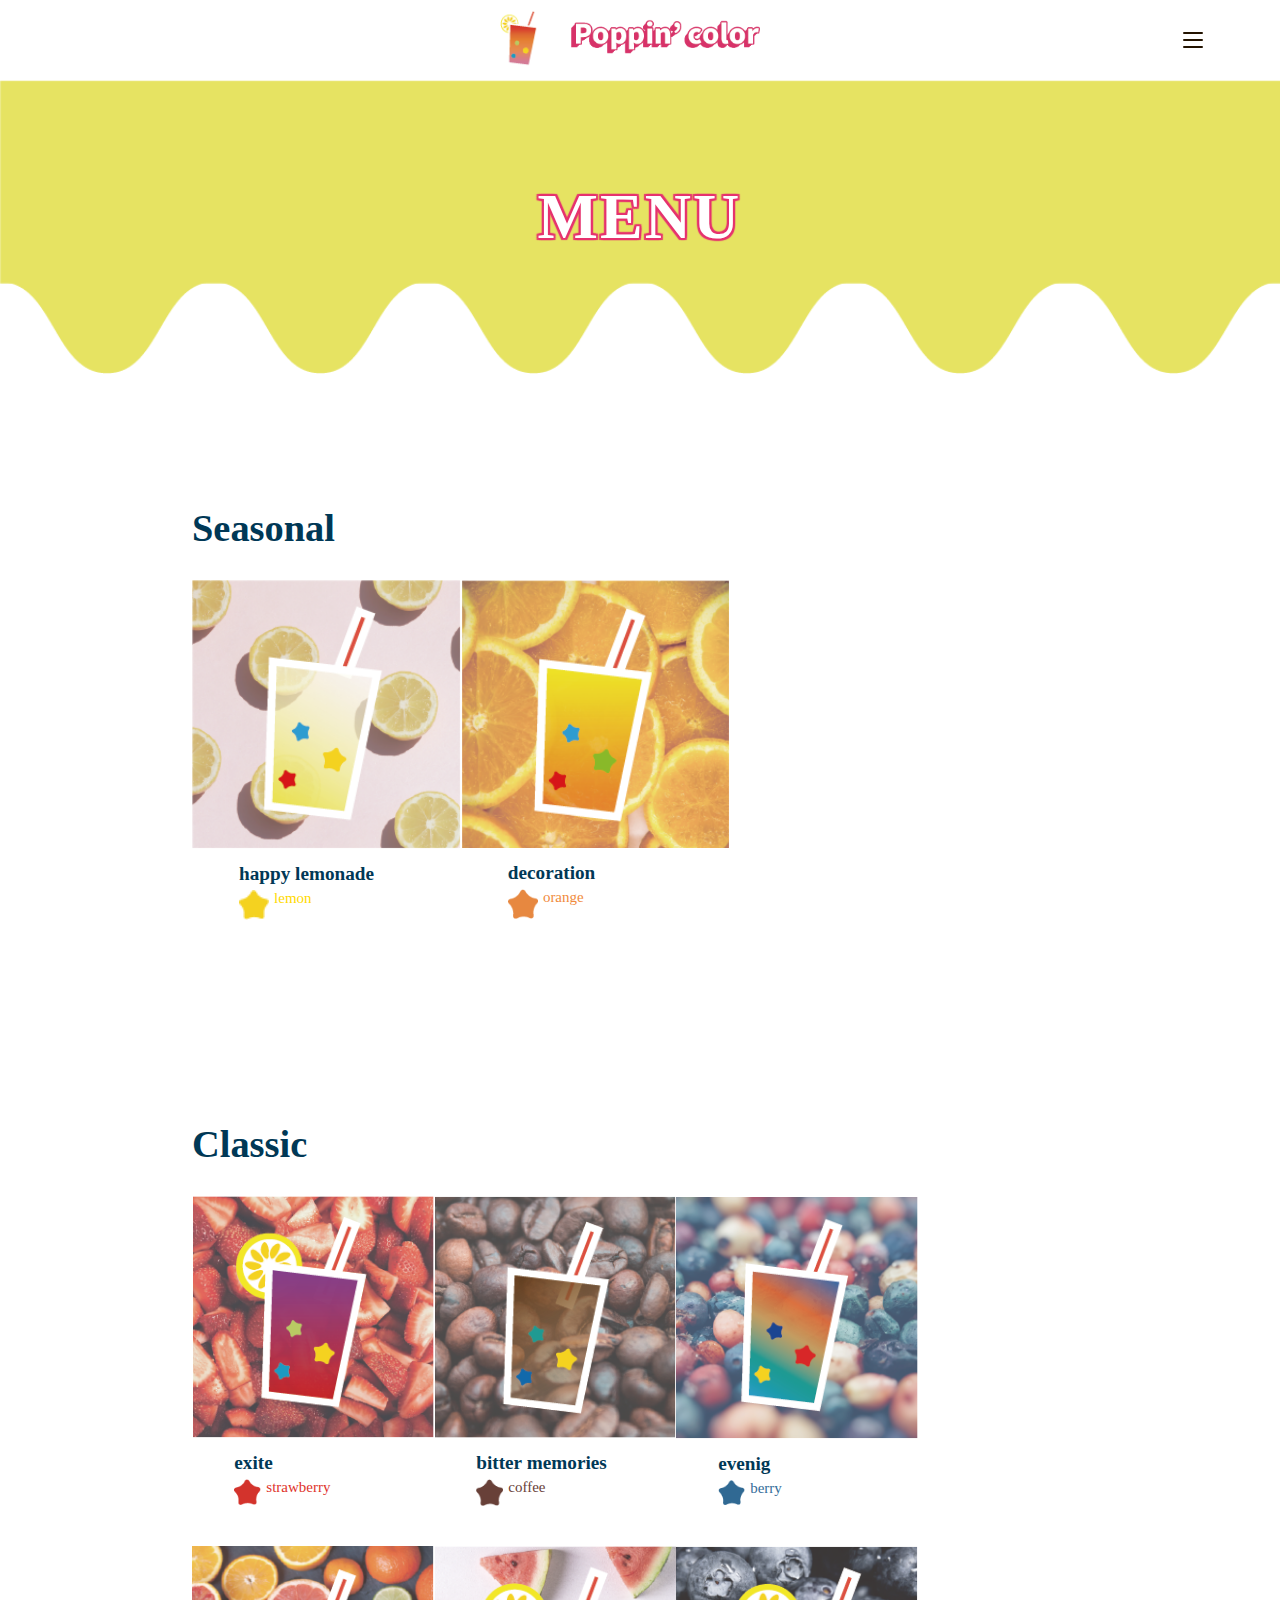
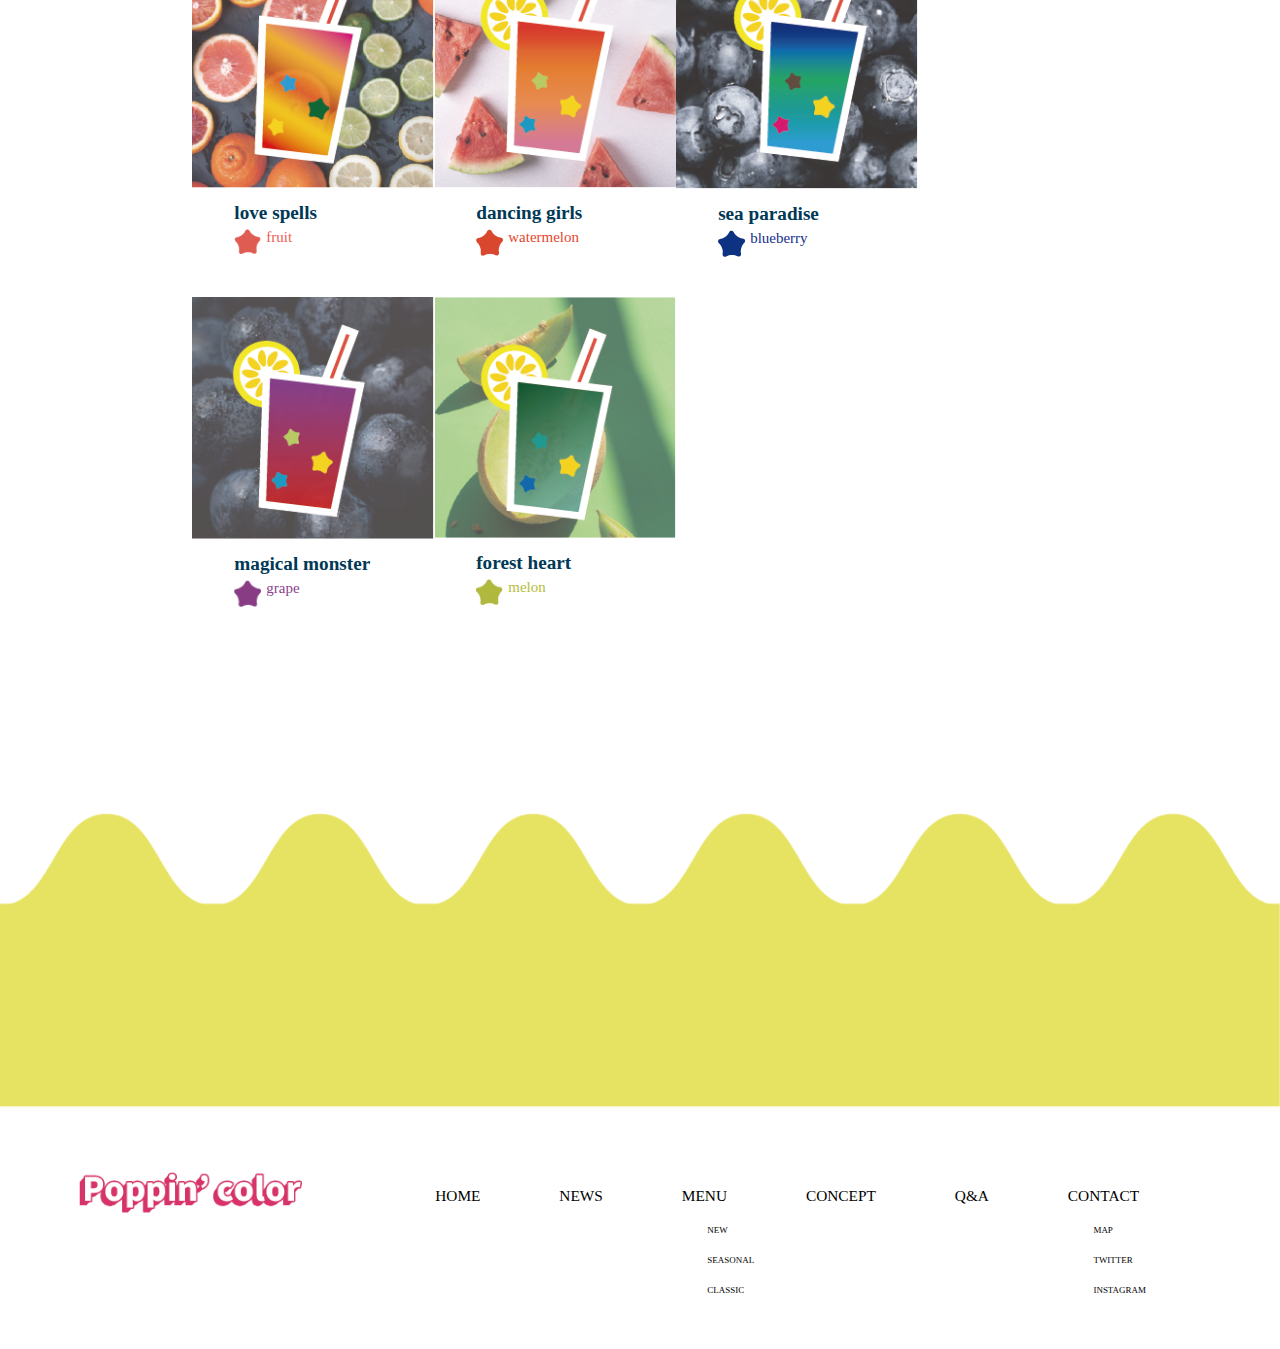
==== menu.html @ b593bd59 "アップしてみた" ====
<!DOCTYPE html>
<html>
  <head>
    <!-- 文字コード設定 -->
    <meta charset="UTF-8" />
    <!-- いろんなデバイス幅で表示崩れが起きないようにするやつ -->
    <meta name="viewport" content="width=device-width, initial-scale=1" />
    <!-- ページタイトル -->
    <title>Poppin' color</title>
    <!-- ページ情報 -->
    <meta name="description" content="ここにページの説明を書く" />
    <!-- 検索で引っかかるようにする -->
    <meta name="keywords" content=",で区切ってキーワード" />
    <!-- css読み込み -->
    <link rel="stylesheet" href="./css/menu.css" />
    <!-- jquery読み込み(必要な人のみ) -->
    <script src="https://ajax.googleapis.com/ajax/libs/jquery/3.4.1/jquery.min.js"></script>
  </head>
  <body>
    <header>
      <div class="header-logo">
        <a class="header-logo-wrap" href="index.html">
          <img src="images/logo.png" alt="ロゴイメージ" />
        </a>
        <a class="header-logo-text-wrap" href="index.html">
          <img src="images/logo-text.png" alt="ロゴテキスト" />
        </a>
      </div>

      <div class="header-sp-icon-wrap">
        <div class="header-sp-icon-bar1"></div>
        <div class="header-sp-icon-bar2"></div>
        <div class="header-sp-icon-bar3"></div>
      </div>

      <div class="header-sp-nav">
        <ul class="header-sp-nav-list">
          <li>
            <a href="index.html#top">Home</a>
          </li>
          <li>
            <a href="index.html#NEWS">NEWS</a>
          </li>
          <li>
            <a href="index.html#MENU">MENU</a>
          </li>
          <li>
            <a href="index.html#CONCEPT">CONCEPT</a>
          </li>
          <li>
            <a href="index.html#Q&A">Q&A</a>
          </li>
          <li>
            <a href="index.html#CONTACT">CONTACT</a>
          </li>
        </ul>
      </div>
    </header>

    <div class="menu2">
      <div class="menu2-wave-wrap">
        <img src="images/yellow-wave.png" alt="メニューウェーブ" />
      </div>
      <h1 class="menu2-title">MENU</h1>
      <div class="menu2-contents">
        <h2 id="seasonal">Seasonal</h2>
        <div class="menu2-contents-seasonal">
          <div class="menu2-contents-seasonal-wrap">
            <div class="menu2-contents-img">
              <img src="images/lemon.png" alt="レモン" />
            </div>
            <div class="menu2-contents-detail">
              <h3>happy&nbsp;lemonade</h3>
              <div class="menu2-contents-lemon-star">
                <img src="images/star-lemon.png" alt="レモン星" />
                <p>lemon</p>
              </div>
            </div>
          </div>
          <div class="menu2-contents-seasonal-wrap">
            <div class="menu2-contents-img">
              <img src="images/orange.png" alt="オレンジ" />
            </div>
            <div class="menu2-contents-detail">
              <h3>decoration</h3>
              <div class="menu2-contents-orange-star">
                <img src="images/star-orange.png" alt="オレンジ星" />
                <p>orange</p>
              </div>
            </div>
          </div>
        </div>
      </div>
      <div class="menu2-contents-2">
        <h2 id="classic">Classic</h2>
        <div class="menu2-contents-classic">
          <!-- <div class="menu2-contents-classic-1"> -->
          <div class="menu2-contents-classic-wrap">
            <div class="menu2-contents-img">
              <img src="images/strawberry.png" alt="いちご" />
            </div>
            <div class="menu2-contents-detail">
              <h3>exite</h3>
              <div class="menu2-contents-strawberry-star">
                <img src="images/star-strawberry.png" alt="いちご星" />
                <p>strawberry</p>
              </div>
            </div>
          </div>
          <div class="menu2-contents-classic-wrap">
            <div class="menu2-contents-img">
              <img src="images/coffee.png" alt="コーヒー" />
            </div>
            <div class="menu2-contents-detail">
              <h3>bitter&nbsp;memories</h3>
              <div class="menu2-contents-coffee-star">
                <img src="images/star-coffee.png" alt="コーヒー星" />
                <p>coffee</p>
              </div>
            </div>
          </div>
          <div class="menu2-contents-classic-wrap">
            <div class="menu2-contents-img">
              <img src="images/berry.png" alt="ベリー" />
            </div>
            <div class="menu2-contents-detail">
              <h3>evenig</h3>
              <div class="menu2-contents-berry-star">
                <img src="images/star-berry.png" alt="ベリー星" />
                <p>berry</p>
              </div>
            </div>
          </div>
          <!-- </div> -->

          <!-- <div class="menu2-contents-classic-2"> -->
          <div class="menu2-contents-classic-wrap">
            <div class="menu2-contents-img">
              <img src="images/fruit.png" alt="フルーツ" />
            </div>
            <div class="menu2-contents-detail">
              <h3>love&nbsp;spells</h3>
              <div class="menu2-contents-fruit-star">
                <img src="images/star-fruit.png" alt="フルーツ星" />
                <p>fruit</p>
              </div>
            </div>
          </div>
          <div class="menu2-contents-classic-wrap">
            <div class="menu2-contents-img">
              <img src="images/watermelon.png" alt="スイカ" />
            </div>
            <div class="menu2-contents-detail">
              <h3>dancing&nbsp;girls</h3>
              <div class="menu2-contents-watermelon-star">
                <img src="images/star-watermelon.png" alt="スイカ星" />
                <p>watermelon</p>
              </div>
            </div>
          </div>
          <div class="menu2-contents-classic-wrap">
            <div class="menu2-contents-img">
              <img src="images/blueberry.png" alt="ブルーベリー" />
            </div>
            <div class="menu2-contents-detail">
              <h3>sea&nbsp;paradise</h3>
              <div class="menu2-contents-blueberry-star">
                <img src="images/star-blueberry.png" alt="ブルーベリー星" />
                <p>blueberry</p>
              </div>
            </div>
          </div>
          <!-- </div> -->

          <!-- <div class="menu2-contents-classic-3"> -->
          <div class="menu2-contents-classic-wrap">
            <div class="menu2-contents-img">
              <img src="images/grape.png" alt="ぶどう" />
            </div>
            <div class="menu2-contents-detail">
              <h3>magical&nbsp;monster</h3>
              <div class="menu2-contents-grape-star">
                <img src="images/star-grape.png" alt="ぶどう星" />
                <p>grape</p>
              </div>
            </div>
          </div>
          <div class="menu2-contents-classic-wrap">
            <div class="menu2-contents-img">
              <img src="images/melon.png" alt="メロン" />
            </div>
            <div class="menu2-contents-detail">
              <h3>forest&nbsp;heart</h3>
              <div class="menu2-contents-melon-star">
                <img src="images/star-melon.png" alt="メロン星" />
                <p>melon</p>
              </div>
            </div>
          </div>
          <!-- </div> -->
        </div>
      </div>
      <div class="menu2-wave-wrap-2">
        <img src="images/yellow-wave.png" alt="メニューウェーブ2" />
      </div>
    </div>

    <footer>
      <a class="footer-logo-wrap" href="">
        <img src="images/logo-text.png" alt="ロゴテキスト" />
      </a>
      <div>
        <ul class="footer-text">
          <li>
            <a href="index.html#top">HOME</a>
          </li>
          <li>
            <a href="index.html#NEWS">NEWS</a>
          </li>
          <li>
            <a href="index.html#MENU">MENU</a>
            <ul class="footer-text-small-menu">
              <li>
                <a href="index.html#menu-new">NEW</a>
              </li>
              <li>
                <a href="#seasonal">SEASONAL</a>
              </li>
              <li>
                <a href="#classic">CLASSIC</a>
              </li>
            </ul>
          </li>
          <li>
            <a href="index.html#CONCEPT">CONCEPT</a>
          </li>
          <li>
            <a href="index.html#Q&A">Q&A</a>
          </li>
          <li>
            <a href="index.html#CONTACT">CONTACT</a>
            <ul class="footer-text-small-contact">
              <li>
                <a href="https://goo.gl/maps/CNtY4gwb2cAPFcXB6">MAP</a>
              </li>
              <li>
                <a href="https://www.twitter.com/pop_ingcolor">TWITTER</a>
              </li>
              <li>
                <a href="https://www.instagram.com/popp.ingcolor">INSTAGRAM</a>
              </li>
            </ul>
          </li>
        </ul>
      </div>
      <div class="footer-sns">
        <div class="footer-sns-img">
          <a href="https://www.twitter.com/pop_ingcolor">
            <img src="images/twitter.png" alt="フッターツイッター" />
          </a>
        </div>
        <div class="footer-sns-img">
          <a href="https://www.instagram.com/popp.ingcolor">
            <img src="images/instagram.png" alt="フッターインスタ" />
          </a>
        </div>
      </div>
    </footer>
    <script src="script.js"></script>
  </body>
</html>
---- css/menu.css ----
* {
  margin: 0;
  padding: 0;
  box-sizing: border-box;
}

@font-face {
  font-family: "Genshin-Normal";
  src: url(../font/GenShinGothic-Normal.ttf);
  font-weight: 400;
}

@font-face {
  font-family: "Genshin-Medium";
  src: url(../font/GenShinGothic-Medium.ttf);
  font-weight: 400;
}
@font-face {
  font-family: "Genshin-Heavy";
  src: url(../font/GenShinGothic-Heavy.ttf);
  font-weight: 400;
}
@font-face {
  font-family: "Genshin-Bold";
  src: url(../font/GenShinGothic-Bold.ttf);
  font-weight: 400;
}

/*ヘッダー*/
header {
  width: 100%;
  height: 80px;
  display: flex;
  justify-content: space-between;
  align-items: center;
  padding: 0 6%;

  position: fixed;
  z-index: 100;
  background-color: white;
}

.header-logo {
  width: 35%;
  height: 80px;
  display: flex;
  justify-content: center;
  align-items: center;
  padding: 0 6%;
  margin: auto;
}

.header-logo-wrap {
  width: 40px;
  margin-right: 30px;
}

.header-logo-wrap img {
  width: 100%;
}

.header-logo-text-wrap {
  width: 200px;
}

.header-logo-text-wrap img {
  width: 100%;
}

.header-sp-icon-wrap {
  width: 20px;
  height: 20px;
  display: flex;
  flex-direction: column;
  align-items: center; /*縦中央揃え*/
  justify-content: space-around; /*幅を整頓する*/
  z-index: 100; /*数字の大きい方が重ね順が上*/
}

.header-sp-icon-bar1,
.header-sp-icon-bar2,
.header-sp-icon-bar3 {
  position: relative;
  width: 100%;
  height: 2px;
  background-color: #231300;
  border-radius: 1px; /*線の端が丸くなる*/
  transform-origin: left; /*左端を起点として回転・拡大縮小*/
  transition: all 0.3s ease-out; /*変化を0.3秒かけて行う,最初が早く最後が遅い・変化の仕方*/
}

.is-open .header-sp-icon-bar1 {
  transform: rotate(45deg); /*45度回転させる*/
}

.is-open .header-sp-icon-bar2 {
  transform: scale(0); /*0倍する*/
}

.is-open .header-sp-icon-bar3 {
  transform: rotate(-45deg);
}

.header-sp-nav {
  position: fixed; /*画面を覆う ぴったり*/
  width: 100vw;
  height: 100vh;
  top: 0;
  left: 0;
  background-color: white;
  display: none; /*sclipt.jsでアイコンをクリックするとnoneが無効になるようになっている*/
}

.header-sp-nav-list {
  width: 50%;
  margin: 15% auto 0; /*中央揃え*/
  list-style: none;
}

.header-sp-nav-list li {
  margin-bottom: 60px;
}

.header-sp-nav-list a {
  font-family: "Genshin-Heavy";
  font-size: 20px;
  color: #231300;
  text-decoration: none;
  display: flex;
  justify-content: space-between; /*文字とアイコンを左右に分けて配置する*/
  align-items: center; /*縦の中央揃え*/
  width: 100%;
}

.header-sp-nav-list img {
  width: 7px;
}

.header-sp-nav-list li {
  margin-bottom: 60px;
}

.header-sp-nav-list a {
  font-family: "Genshin-Heavy";
  font-size: 20px;
  color: #231300;
  text-decoration: none;
  display: flex;
  justify-content: space-between; /*文字とアイコンを左右に分けて配置する*/
  align-items: center; /*縦の中央揃え*/
  width: 100%;
}

.header-sp-nav-list img {
  width: 7px;
}

/*メニュー*/
.menu2 {
  width: 100%;
}

.menu2-wave-wrap {
  width: 100%;
  position: relative;
}

.menu2-wave-wrap img {
  width: 100%;
  padding-top: 80px;
}

.menu2-title {
  font-size: 5vw;
  font-family: "Genshin-Heavy";
  color: #ffffff; /* 文字の色 */
  letter-spacing: 2px; /* 文字間 */
  text-shadow: 2px 2px 1px #e6326e, -2px 2px 1px #e6326e, 2px -2px 1px #e6326e,
    -2px -2px 1px #e6326e, 2px 0px 1px #e6326e, 0px 2px 1px #e6326e,
    -2px 0px 1px #e6326e, 0px -2px 1px #e6326e;
  margin-bottom: 50px;
  position: absolute;
  top: 20%;
  left: 42%;
}

.menu2-contents {
  width: 70%;
  margin: 10% auto 15%;
}

.menu2-contents h2 {
  font-size: 3vw;
  font-family: "Genshin-Heavy";
  color: #003856;
}

.menu2-contents-seasonal {
  display: flex;
}

.menu2-contents-seasonal-wrap {
  width: 30%;
}

/*レモン*/
.menu2-contents-img {
  width: 100%;
  margin-top: 30px;
}

.menu2-contents-img img {
  width: 100%;
}

.menu2-contents-detail {
  width: 65%;
  margin: 10px auto;
}

.menu2-contents-detail h3 {
  font-size: 1.5vw;
  font-family: "Genshin-Bold";
  color: #003856;
}

.menu2-contents-lemon-star {
  width: 43%;
  margin-right: 10px;
  display: flex;
  margin-top: 5px;
}

.menu2-contents-lemon-star img {
  width: 40%;
}

.menu2-contents-lemon-star p {
  font-size: 15px;
  color: #ffda00;
  margin-left: 5px;
  font-family: "Genshin-Bold";
}

/*オレンジ*/
.menu2-contents-orange-star img {
  width: 40%;
}

.menu2-contents-orange-star {
  width: 43%;
  margin-right: 10px;
  display: flex;
  margin-top: 5px;
}

.menu2-contents-orange-star img {
  width: 40%;
}
.menu2-contents-orange-star p {
  font-size: 15px;
  color: #f18b3d;
  margin-left: 5px;
  font-family: "Genshin-Bold";
}

/*クラシック*/
.menu2-contents-2 {
  width: 70%;
  margin: 10% auto 15%;
}

.menu2-contents-2 h2 {
  font-size: 3vw;
  font-family: "Genshin-Heavy";
  color: #003856;
}

.menu2-contents-classic {
  width: 100%;
  display: flex;
  flex-wrap: wrap;
}

.menu2-contents-classic-wrap {
  width: 27%;
}

/*いちご*/
.menu2-contents-strawberry-star {
  width: 43%;
  margin-right: 10px;
  display: flex;
  margin-top: 5px;
}

.menu2-contents-strawberry-star img {
  width: 40%;
}

.menu2-contents-strawberry-star p {
  font-size: 15px;
  color: #e0332b;
  margin-left: 5px;
  font-family: "Genshin-Bold";
}

/*コーヒー*/
.menu2-contents-coffee-star {
  width: 43%;
  margin-right: 10px;
  display: flex;
  margin-top: 5px;
}

.menu2-contents-coffee-star img {
  width: 40%;
}
.menu2-contents-coffee-star p {
  font-size: 15px;
  color: #694138;
  margin-left: 5px;
  font-family: "Genshin-Bold";
}

/*ベリー*/
.menu2-contents-berry-star {
  width: 43%;
  margin-right: 10px;
  display: flex;
  margin-top: 5px;
}

.menu2-contents-berry-star img {
  width: 40%;
}

.menu2-contents-berry-star p {
  font-size: 15px;
  color: #346d9a;
  margin-left: 5px;
  font-family: "Genshin-Bold";
}

/*フルーツ*/
.menu2-contents-fruit-star {
  width: 43%;
  margin-right: 10px;
  display: flex;
  margin-top: 5px;
}

.menu2-contents-fruit-star img {
  width: 40%;
}

.menu2-contents-fruit-star p {
  font-size: 15px;
  color: #ed5d54;
  margin-left: 5px;
  font-family: "Genshin-Bold";
}

/*スイカ*/
.menu2-contents-watermelon-star {
  width: 43%;
  margin-right: 10px;
  display: flex;
  margin-top: 5px;
}

.menu2-contents-watermelon-star img {
  width: 40%;
}

.menu2-contents-watermelon-star p {
  font-size: 15px;
  color: #e6462c;
  margin-left: 5px;
  font-family: "Genshin-Bold";
}

/*ブルーベリー*/
.menu2-contents-blueberry-star {
  width: 43%;
  margin-right: 10px;
  display: flex;
  margin-top: 5px;
}

.menu2-contents-blueberry-star img {
  width: 40%;
}

.menu2-contents-blueberry-star p {
  font-size: 15px;
  color: #15308d;
  margin-left: 5px;
  font-family: "Genshin-Bold";
}

/*ぶどう*/
.menu2-contents-grape-star {
  width: 43%;
  margin-right: 10px;
  display: flex;
  margin-top: 5px;
}

.menu2-contents-grape-star img {
  width: 40%;
}

.menu2-contents-grape-star p {
  font-size: 15px;
  color: #8e3e8c;
  margin-left: 5px;
  font-family: "Genshin-Bold";
}

/*メロン*/
.menu2-contents-melon-star {
  width: 43%;
  margin-right: 10px;
  display: flex;
  margin-top: 5px;
}

.menu2-contents-melon-star img {
  width: 40%;
}

.menu2-contents-melon-star p {
  font-size: 15px;
  color: #b6be39;
  margin-left: 5px;
  font-family: "Genshin-Bold";
}

.menu2-wave-wrap-2 {
  width: 100%;
  transform: rotate(180deg);
}

.menu2-wave-wrap-2 img {
  width: 100%;
}

/*フッター*/
footer {
  width: 100%;
  display: flex;
  align-items: center;
  justify-content: space-between;
  padding: 5% 6%;
  margin-bottom: 5%;
  background-color: #ffffff;
}

.footer-logo-wrap {
  width: 20%;
  margin-bottom: 0;
}

.footer-logo-wrap img {
  width: 100%;
}

.footer-text {
  width: 55vw;
  font-size: 15%;
  list-style: none;
  display: flex;
  justify-content: space-between;
  position: relative;
  margin-right: 5vw;
}

.footer-text li {
  font-size: 1.2vw;
  font-family: "ヒラギノ角ゴ Std W8";
  position: relative;
}

.footer-text a {
  text-decoration: none;
  color: #000000;
}

.footer-text-small-menu {
  width: 20%;
  margin-top: 20px;
  list-style: none;
  position: absolute;
}

.footer-text-small-menu li {
  font-size: 0.7vw;
  margin-bottom: 20px;
  margin-left: 2vw;
  font-family: "ヒラギノ角ゴ Std W8";
}

.footer-text-small-menu a {
  text-decoration: none;
  color: #000000;
}

.footer-text-small-contact {
  width: 20%;
  margin-top: 20px;
  list-style: none;
  position: absolute;
}

.footer-text-small-contact li {
  font-size: 0.7vw;
  margin-bottom: 20px;
  margin-left: 2vw;
  font-family: "ヒラギノ角ゴ Std W8";
}

.footer-text-small-contact a {
  text-decoration: none;
  color: #000000;
}

.footer-sns {
  display: none;
}

@media screen and (max-width: 480px) {
  .header {
    height: 60px;
  }

  .header-logo {
    padding: 0;
  }

  .header-sp-nav-list {
    margin: 20% auto 0;
  }

  .menu2-title {
    display: none;
  }

  .menu2-contents-seasonal {
    display: flex;
    flex-wrap: wrap;
    justify-content: center;
  }

  .menu2-contents-seasonal-wrap {
    width: 40%;
  }

  .menu2-contents-classic {
    justify-content: center;
  }

  .menu2-contents-detail {
    margin-top: 10px;
    margin-left: 8px;
  }

  .menu2-contents-lemon-star {
    width: 65%;
  }

  .menu2-contents-lemon-star p {
    font-size: 12px;
  }

  .menu2-contents-orange-star {
    width: 50%;
  }

  .menu2-contents-orange-star {
    width: 65%;
  }

  .menu2-contents-orange-star p {
    font-size: 12px;
  }

  .menu2-contents-classic-wrap {
    width: 40%;
  }

  .menu2-contents-strawberry-star {
    width: 65%;
  }

  .menu2-contents-strawberry-star p {
    font-size: 12px;
  }

  .menu2-contents-coffee-star {
    width: 65%;
  }

  .menu2-contents-coffee-star p {
    font-size: 12px;
  }

  .menu2-contents-berry-star {
    width: 65%;
  }

  .menu2-contents-berry-star p {
    font-size: 12px;
  }

  .menu2-contents-fruit-star {
    width: 65%;
  }

  .menu2-contents-fruit-star p {
    font-size: 12px;
  }

  .menu2-contents-watermelon-star {
    width: 65%;
  }

  .menu2-contents-watermelon-star p {
    font-size: 12px;
  }

  .menu2-contents-blueberry-star {
    width: 65%;
  }

  .menu2-contents-blueberry-star p {
    font-size: 12px;
  }

  .menu2-contents-grape-star {
    width: 65%;
  }

  .menu2-contents-grape-star p {
    font-size: 12px;
  }

  .menu2-contents-melon-star {
    width: 65%;
  }

  .menu2-contents-melon-star p {
    font-size: 12px;
  }

  footer {
    display: block;
    margin-bottom: 0;
  }

  .footer-logo-wrap {
    margin-left: 33%;
  }

  .footer-logo-wrap img {
    width: 35%;
  }

  .footer-text {
    display: none;
  }

  .footer-sns {
    display: flex;
    justify-content: center;
    margin-top: 5%;
  }

  .footer-sns-img {
    width: 10%;
    margin: 0 3px;
  }

  .footer-sns-img img {
    width: 70%;
  }
}
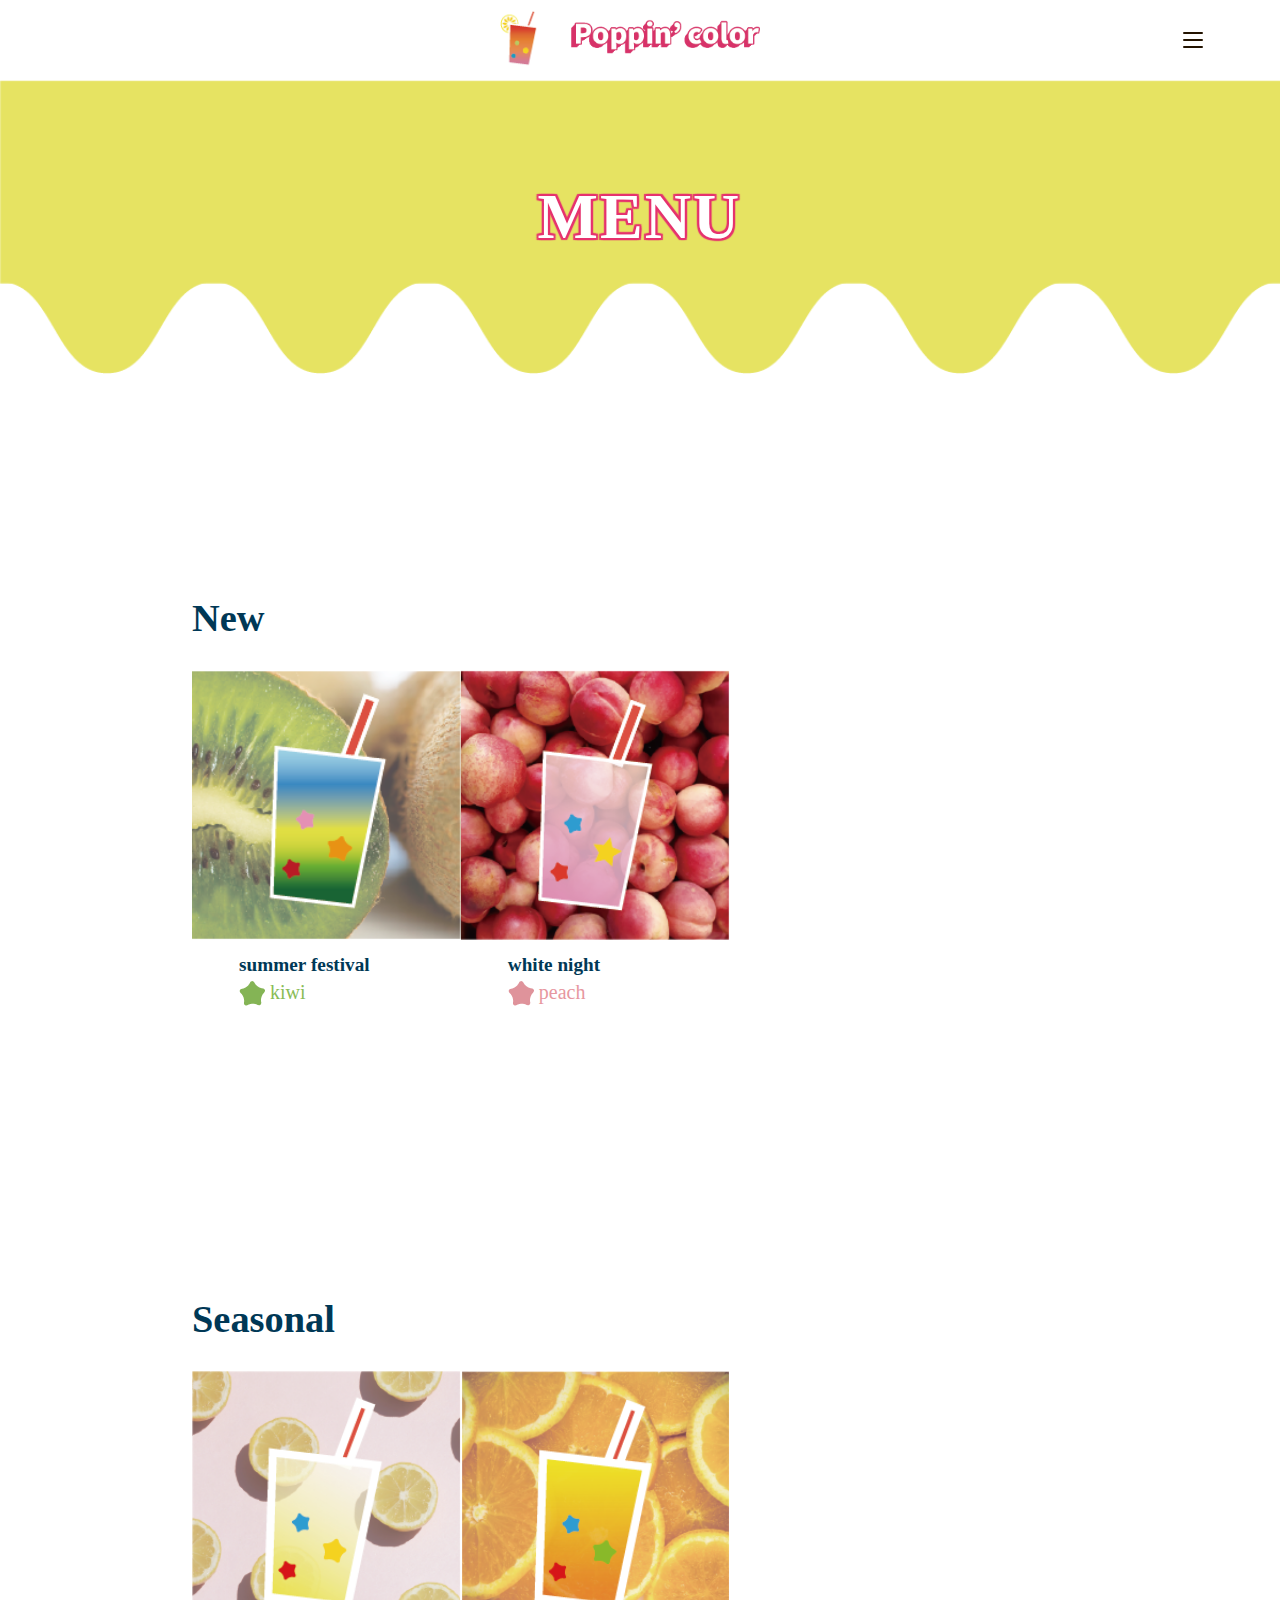
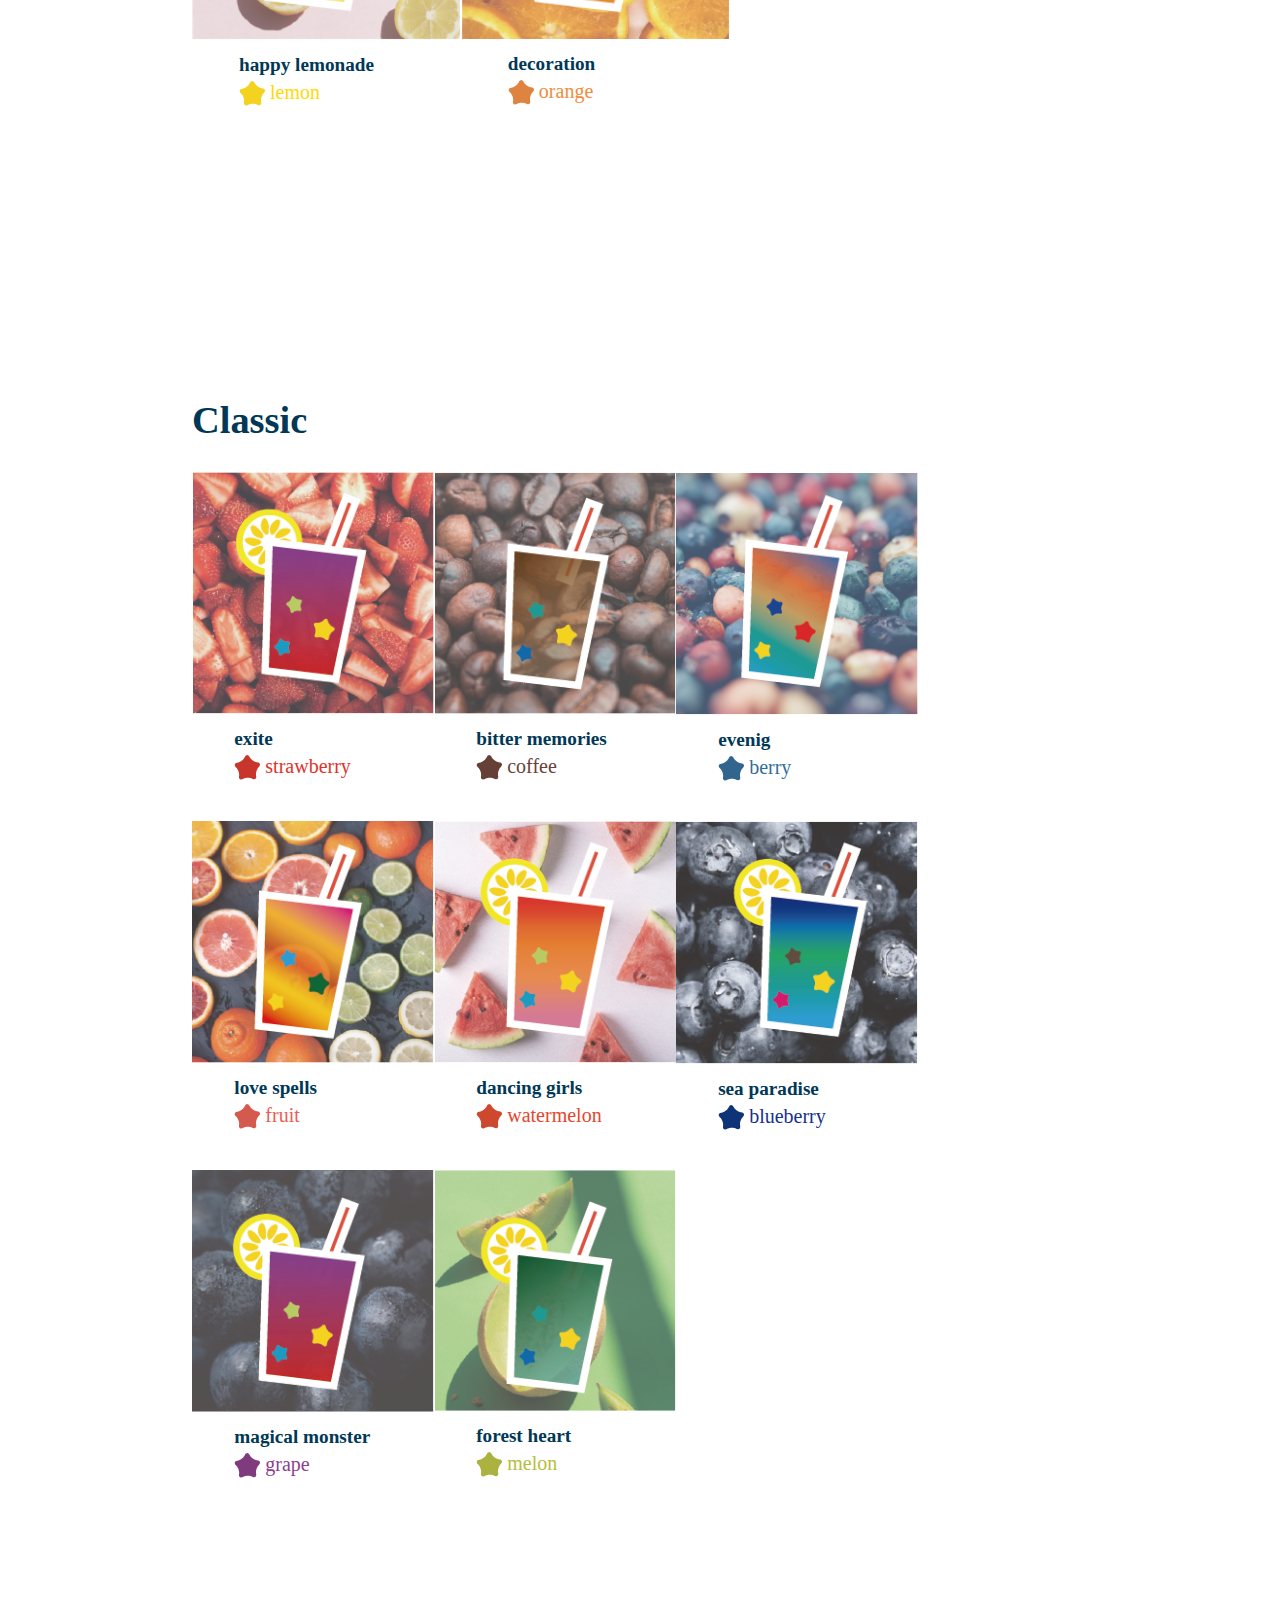
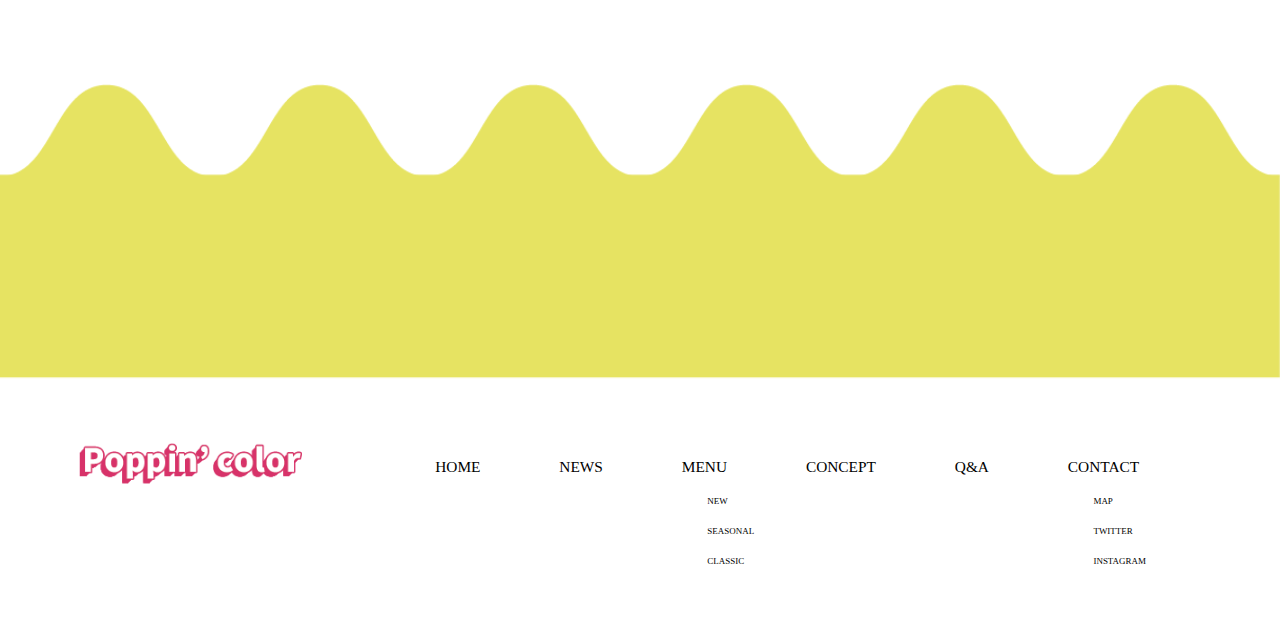
==== commit 2880cf2c: "見た目微調整" ====
--- a/menu.html
+++ b/menu.html
@@ -62,8 +62,37 @@
         <img src="images/yellow-wave.png" alt="メニューウェーブ" />
       </div>
       <h1 class="menu2-title">MENU</h1>
-      <div class="menu2-contents">
-        <h2 id="seasonal">Seasonal</h2>
+      <div class="menu2-contents" id="new">
+        <h2>New</h2>
+        <div class="menu2-contents-new">
+          <div class="menu2-contents-new-wrap">
+            <div class="menu2-contents-img">
+              <img src="images/kiwi-2.png" alt="キウイ" />
+            </div>
+            <div class="menu2-contents-detail">
+              <h3>summer&nbsp;festival</h3>
+              <div class="menu2-contents-star">
+                <img src="images/star-kiwi.png" alt="キウイ星" />
+                <p class="kiwi">kiwi</p>
+              </div>
+            </div>
+          </div>
+          <div class="menu2-contents-new-wrap">
+            <div class="menu2-contents-img">
+              <img src="images/peach-2.png" alt="ピーチ" />
+            </div>
+            <div class="menu2-contents-detail">
+              <h3>white&nbsp;night</h3>
+              <div class="menu2-contents-star">
+                <img src="images/star-peach.png" alt="ピーチ星" />
+                <p class="peach">peach</p>
+              </div>
+            </div>
+          </div>
+        </div>
+      </div>
+      <div class="menu2-contents" id="seasonal">
+        <h2>Seasonal</h2>
         <div class="menu2-contents-seasonal">
           <div class="menu2-contents-seasonal-wrap">
             <div class="menu2-contents-img">
@@ -71,9 +100,9 @@
             </div>
             <div class="menu2-contents-detail">
               <h3>happy&nbsp;lemonade</h3>
-              <div class="menu2-contents-lemon-star">
+              <div class="menu2-contents-star">
                 <img src="images/star-lemon.png" alt="レモン星" />
-                <p>lemon</p>
+                <p class="lemon">lemon</p>
               </div>
             </div>
           </div>
@@ -83,16 +112,16 @@
             </div>
             <div class="menu2-contents-detail">
               <h3>decoration</h3>
-              <div class="menu2-contents-orange-star">
+              <div class="menu2-contents-star">
                 <img src="images/star-orange.png" alt="オレンジ星" />
-                <p>orange</p>
-              </div>
-            </div>
-          </div>
-        </div>
-      </div>
-      <div class="menu2-contents-2">
-        <h2 id="classic">Classic</h2>
+                <p class="orange">orange</p>
+              </div>
+            </div>
+          </div>
+        </div>
+      </div>
+      <div class="menu2-contents" id="classic">
+        <h2>Classic</h2>
         <div class="menu2-contents-classic">
           <!-- <div class="menu2-contents-classic-1"> -->
           <div class="menu2-contents-classic-wrap">
@@ -101,9 +130,9 @@
             </div>
             <div class="menu2-contents-detail">
               <h3>exite</h3>
-              <div class="menu2-contents-strawberry-star">
+              <div class="menu2-contents-star">
                 <img src="images/star-strawberry.png" alt="いちご星" />
-                <p>strawberry</p>
+                <p class="strawberry">strawberry</p>
               </div>
             </div>
           </div>
@@ -113,9 +142,9 @@
             </div>
             <div class="menu2-contents-detail">
               <h3>bitter&nbsp;memories</h3>
-              <div class="menu2-contents-coffee-star">
+              <div class="menu2-contents-star">
                 <img src="images/star-coffee.png" alt="コーヒー星" />
-                <p>coffee</p>
+                <p class="coffee">coffee</p>
               </div>
             </div>
           </div>
@@ -125,9 +154,9 @@
             </div>
             <div class="menu2-contents-detail">
               <h3>evenig</h3>
-              <div class="menu2-contents-berry-star">
+              <div class="menu2-contents-star">
                 <img src="images/star-berry.png" alt="ベリー星" />
-                <p>berry</p>
+                <p class="berry">berry</p>
               </div>
             </div>
           </div>
@@ -140,9 +169,9 @@
             </div>
             <div class="menu2-contents-detail">
               <h3>love&nbsp;spells</h3>
-              <div class="menu2-contents-fruit-star">
+              <div class="menu2-contents-star">
                 <img src="images/star-fruit.png" alt="フルーツ星" />
-                <p>fruit</p>
+                <p class="fruit">fruit</p>
               </div>
             </div>
           </div>
@@ -152,9 +181,9 @@
             </div>
             <div class="menu2-contents-detail">
               <h3>dancing&nbsp;girls</h3>
-              <div class="menu2-contents-watermelon-star">
+              <div class="menu2-contents-star">
                 <img src="images/star-watermelon.png" alt="スイカ星" />
-                <p>watermelon</p>
+                <p class="watermelon">watermelon</p>
               </div>
             </div>
           </div>
@@ -164,9 +193,9 @@
             </div>
             <div class="menu2-contents-detail">
               <h3>sea&nbsp;paradise</h3>
-              <div class="menu2-contents-blueberry-star">
+              <div class="menu2-contents-star">
                 <img src="images/star-blueberry.png" alt="ブルーベリー星" />
-                <p>blueberry</p>
+                <p class="blueberry">blueberry</p>
               </div>
             </div>
           </div>
@@ -179,9 +208,9 @@
             </div>
             <div class="menu2-contents-detail">
               <h3>magical&nbsp;monster</h3>
-              <div class="menu2-contents-grape-star">
+              <div class="menu2-contents-star">
                 <img src="images/star-grape.png" alt="ぶどう星" />
-                <p>grape</p>
+                <p class="grape">grape</p>
               </div>
             </div>
           </div>
@@ -191,9 +220,9 @@
             </div>
             <div class="menu2-contents-detail">
               <h3>forest&nbsp;heart</h3>
-              <div class="menu2-contents-melon-star">
+              <div class="menu2-contents-star">
                 <img src="images/star-melon.png" alt="メロン星" />
-                <p>melon</p>
+                <p class="melon">melon</p>
               </div>
             </div>
           </div>
@@ -221,7 +250,7 @@
             <a href="index.html#MENU">MENU</a>
             <ul class="footer-text-small-menu">
               <li>
-                <a href="index.html#menu-new">NEW</a>
+                <a href="#new">NEW</a>
               </li>
               <li>
                 <a href="#seasonal">SEASONAL</a>
@@ -266,6 +295,6 @@
         </div>
       </div>
     </footer>
-    <script src="script.js"></script>
+    <script src="./js/script.js"></script>
   </body>
 </html>
--- a/css/menu.css
+++ b/css/menu.css
@@ -184,15 +184,52 @@
   left: 42%;
 }
 
+/*ニュー*/
 .menu2-contents {
   width: 70%;
   margin: 10% auto 15%;
 }
 
 .menu2-contents h2 {
+  padding-top: 10%;
   font-size: 3vw;
   font-family: "Genshin-Heavy";
   color: #003856;
+}
+
+.menu2-contents-new {
+  display: flex;
+}
+
+.menu2-contents-new-wrap {
+  width: 30%;
+}
+
+.menu2-contents-star {
+  width: 30%;
+  margin-right: 10px;
+  display: flex;
+  height: auto;
+  margin-top: 5px;
+}
+
+.menu2-contents-star img {
+  width: 100%;
+  align-self: flex-start;
+}
+
+.kiwi {
+  color: #89bc56;
+}
+
+p {
+  font-size: 20px;
+  margin-left: 5px;
+  font-family: "Genshin-Bold";
+}
+
+.peach {
+  color: #e797a0;
 }
 
 .menu2-contents-seasonal {
@@ -224,58 +261,15 @@
   color: #003856;
 }
 
-.menu2-contents-lemon-star {
-  width: 43%;
-  margin-right: 10px;
-  display: flex;
-  margin-top: 5px;
-}
-
-.menu2-contents-lemon-star img {
-  width: 40%;
-}
-
-.menu2-contents-lemon-star p {
-  font-size: 15px;
+.lemon {
   color: #ffda00;
-  margin-left: 5px;
-  font-family: "Genshin-Bold";
-}
-
-/*オレンジ*/
-.menu2-contents-orange-star img {
-  width: 40%;
-}
-
-.menu2-contents-orange-star {
-  width: 43%;
-  margin-right: 10px;
-  display: flex;
-  margin-top: 5px;
-}
-
-.menu2-contents-orange-star img {
-  width: 40%;
-}
-.menu2-contents-orange-star p {
-  font-size: 15px;
+}
+
+.orange {
   color: #f18b3d;
-  margin-left: 5px;
-  font-family: "Genshin-Bold";
 }
 
 /*クラシック*/
-.menu2-contents-2 {
-  width: 70%;
-  margin: 10% auto 15%;
-}
-
-.menu2-contents-2 h2 {
-  font-size: 3vw;
-  font-family: "Genshin-Heavy";
-  color: #003856;
-}
-
 .menu2-contents-classic {
   width: 100%;
   display: flex;
@@ -286,155 +280,36 @@
   width: 27%;
 }
 
-/*いちご*/
-.menu2-contents-strawberry-star {
-  width: 43%;
-  margin-right: 10px;
-  display: flex;
-  margin-top: 5px;
-}
-
-.menu2-contents-strawberry-star img {
-  width: 40%;
-}
-
-.menu2-contents-strawberry-star p {
-  font-size: 15px;
+.strawberry {
   color: #e0332b;
-  margin-left: 5px;
-  font-family: "Genshin-Bold";
-}
-
-/*コーヒー*/
-.menu2-contents-coffee-star {
-  width: 43%;
-  margin-right: 10px;
-  display: flex;
-  margin-top: 5px;
-}
-
-.menu2-contents-coffee-star img {
-  width: 40%;
-}
-.menu2-contents-coffee-star p {
-  font-size: 15px;
+}
+
+.coffee {
   color: #694138;
-  margin-left: 5px;
-  font-family: "Genshin-Bold";
-}
-
-/*ベリー*/
-.menu2-contents-berry-star {
-  width: 43%;
-  margin-right: 10px;
-  display: flex;
-  margin-top: 5px;
-}
-
-.menu2-contents-berry-star img {
-  width: 40%;
-}
-
-.menu2-contents-berry-star p {
-  font-size: 15px;
+}
+
+.berry {
   color: #346d9a;
-  margin-left: 5px;
-  font-family: "Genshin-Bold";
-}
-
-/*フルーツ*/
-.menu2-contents-fruit-star {
-  width: 43%;
-  margin-right: 10px;
-  display: flex;
-  margin-top: 5px;
-}
-
-.menu2-contents-fruit-star img {
-  width: 40%;
-}
-
-.menu2-contents-fruit-star p {
-  font-size: 15px;
+}
+
+.fruit {
   color: #ed5d54;
-  margin-left: 5px;
-  font-family: "Genshin-Bold";
-}
-
-/*スイカ*/
-.menu2-contents-watermelon-star {
-  width: 43%;
-  margin-right: 10px;
-  display: flex;
-  margin-top: 5px;
-}
-
-.menu2-contents-watermelon-star img {
-  width: 40%;
-}
-
-.menu2-contents-watermelon-star p {
-  font-size: 15px;
+}
+
+.watermelon {
   color: #e6462c;
-  margin-left: 5px;
-  font-family: "Genshin-Bold";
-}
-
-/*ブルーベリー*/
-.menu2-contents-blueberry-star {
-  width: 43%;
-  margin-right: 10px;
-  display: flex;
-  margin-top: 5px;
-}
-
-.menu2-contents-blueberry-star img {
-  width: 40%;
-}
-
-.menu2-contents-blueberry-star p {
-  font-size: 15px;
+}
+
+.blueberry {
   color: #15308d;
-  margin-left: 5px;
-  font-family: "Genshin-Bold";
-}
-
-/*ぶどう*/
-.menu2-contents-grape-star {
-  width: 43%;
-  margin-right: 10px;
-  display: flex;
-  margin-top: 5px;
-}
-
-.menu2-contents-grape-star img {
-  width: 40%;
-}
-
-.menu2-contents-grape-star p {
-  font-size: 15px;
+}
+
+.grape {
   color: #8e3e8c;
-  margin-left: 5px;
-  font-family: "Genshin-Bold";
-}
-
-/*メロン*/
-.menu2-contents-melon-star {
-  width: 43%;
-  margin-right: 10px;
-  display: flex;
-  margin-top: 5px;
-}
-
-.menu2-contents-melon-star img {
-  width: 40%;
-}
-
-.menu2-contents-melon-star p {
-  font-size: 15px;
+}
+
+.melon {
   color: #b6be39;
-  margin-left: 5px;
-  font-family: "Genshin-Bold";
 }
 
 .menu2-wave-wrap-2 {
@@ -546,6 +421,16 @@
     display: none;
   }
 
+  .menu2-contents-new {
+    display: flex;
+    flex-wrap: wrap;
+    justify-content: center;
+  }
+
+  .menu2-contents-new-wrap {
+    width: 40%;
+  }
+
   .menu2-contents-seasonal {
     display: flex;
     flex-wrap: wrap;
@@ -560,97 +445,32 @@
     justify-content: center;
   }
 
+  .menu2-contents-classic-wrap {
+    width: 40%;
+  }
+
   .menu2-contents-detail {
     margin-top: 10px;
-    margin-left: 8px;
-  }
-
-  .menu2-contents-lemon-star {
-    width: 65%;
-  }
-
-  .menu2-contents-lemon-star p {
-    font-size: 12px;
-  }
-
-  .menu2-contents-orange-star {
-    width: 50%;
-  }
-
-  .menu2-contents-orange-star {
-    width: 65%;
-  }
-
-  .menu2-contents-orange-star p {
-    font-size: 12px;
-  }
-
-  .menu2-contents-classic-wrap {
-    width: 40%;
-  }
-
-  .menu2-contents-strawberry-star {
-    width: 65%;
-  }
-
-  .menu2-contents-strawberry-star p {
-    font-size: 12px;
-  }
-
-  .menu2-contents-coffee-star {
-    width: 65%;
-  }
-
-  .menu2-contents-coffee-star p {
-    font-size: 12px;
-  }
-
-  .menu2-contents-berry-star {
-    width: 65%;
-  }
-
-  .menu2-contents-berry-star p {
-    font-size: 12px;
-  }
-
-  .menu2-contents-fruit-star {
-    width: 65%;
-  }
-
-  .menu2-contents-fruit-star p {
-    font-size: 12px;
-  }
-
-  .menu2-contents-watermelon-star {
-    width: 65%;
-  }
-
-  .menu2-contents-watermelon-star p {
-    font-size: 12px;
-  }
-
-  .menu2-contents-blueberry-star {
-    width: 65%;
-  }
-
-  .menu2-contents-blueberry-star p {
-    font-size: 12px;
-  }
-
-  .menu2-contents-grape-star {
-    width: 65%;
-  }
-
-  .menu2-contents-grape-star p {
-    font-size: 12px;
-  }
-
-  .menu2-contents-melon-star {
-    width: 65%;
-  }
-
-  .menu2-contents-melon-star p {
-    font-size: 12px;
+    margin-left: 10px;
+  }
+
+  .menu2-contents-detail h3 {
+    font-size: 2.7vw;
+  }
+
+  .menu2-contents-star {
+    width: 25%;
+    display: flex;
+    height: auto;
+  }
+
+  .menu2-contents-star img {
+    width: 100%;
+    align-self: flex-start;
+  }
+
+  p {
+    font-size: 10px;
   }
 
   footer {
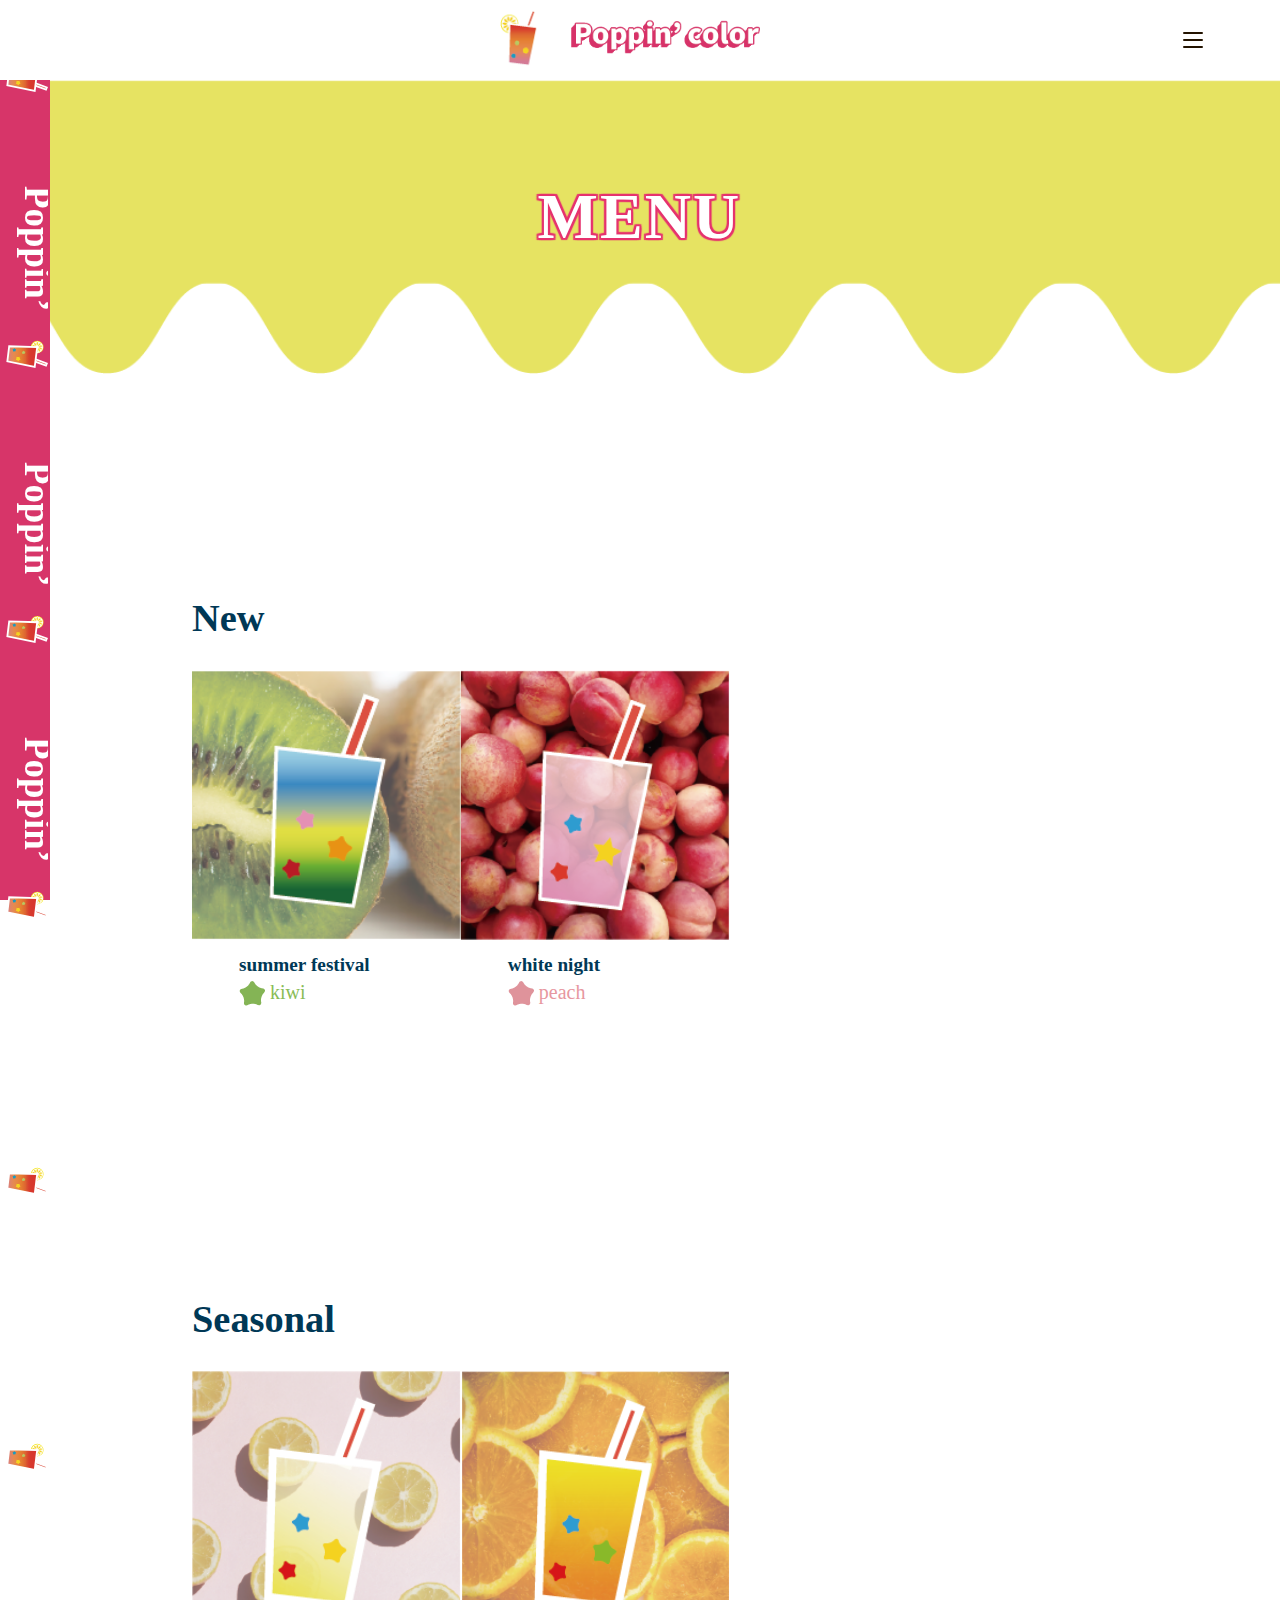
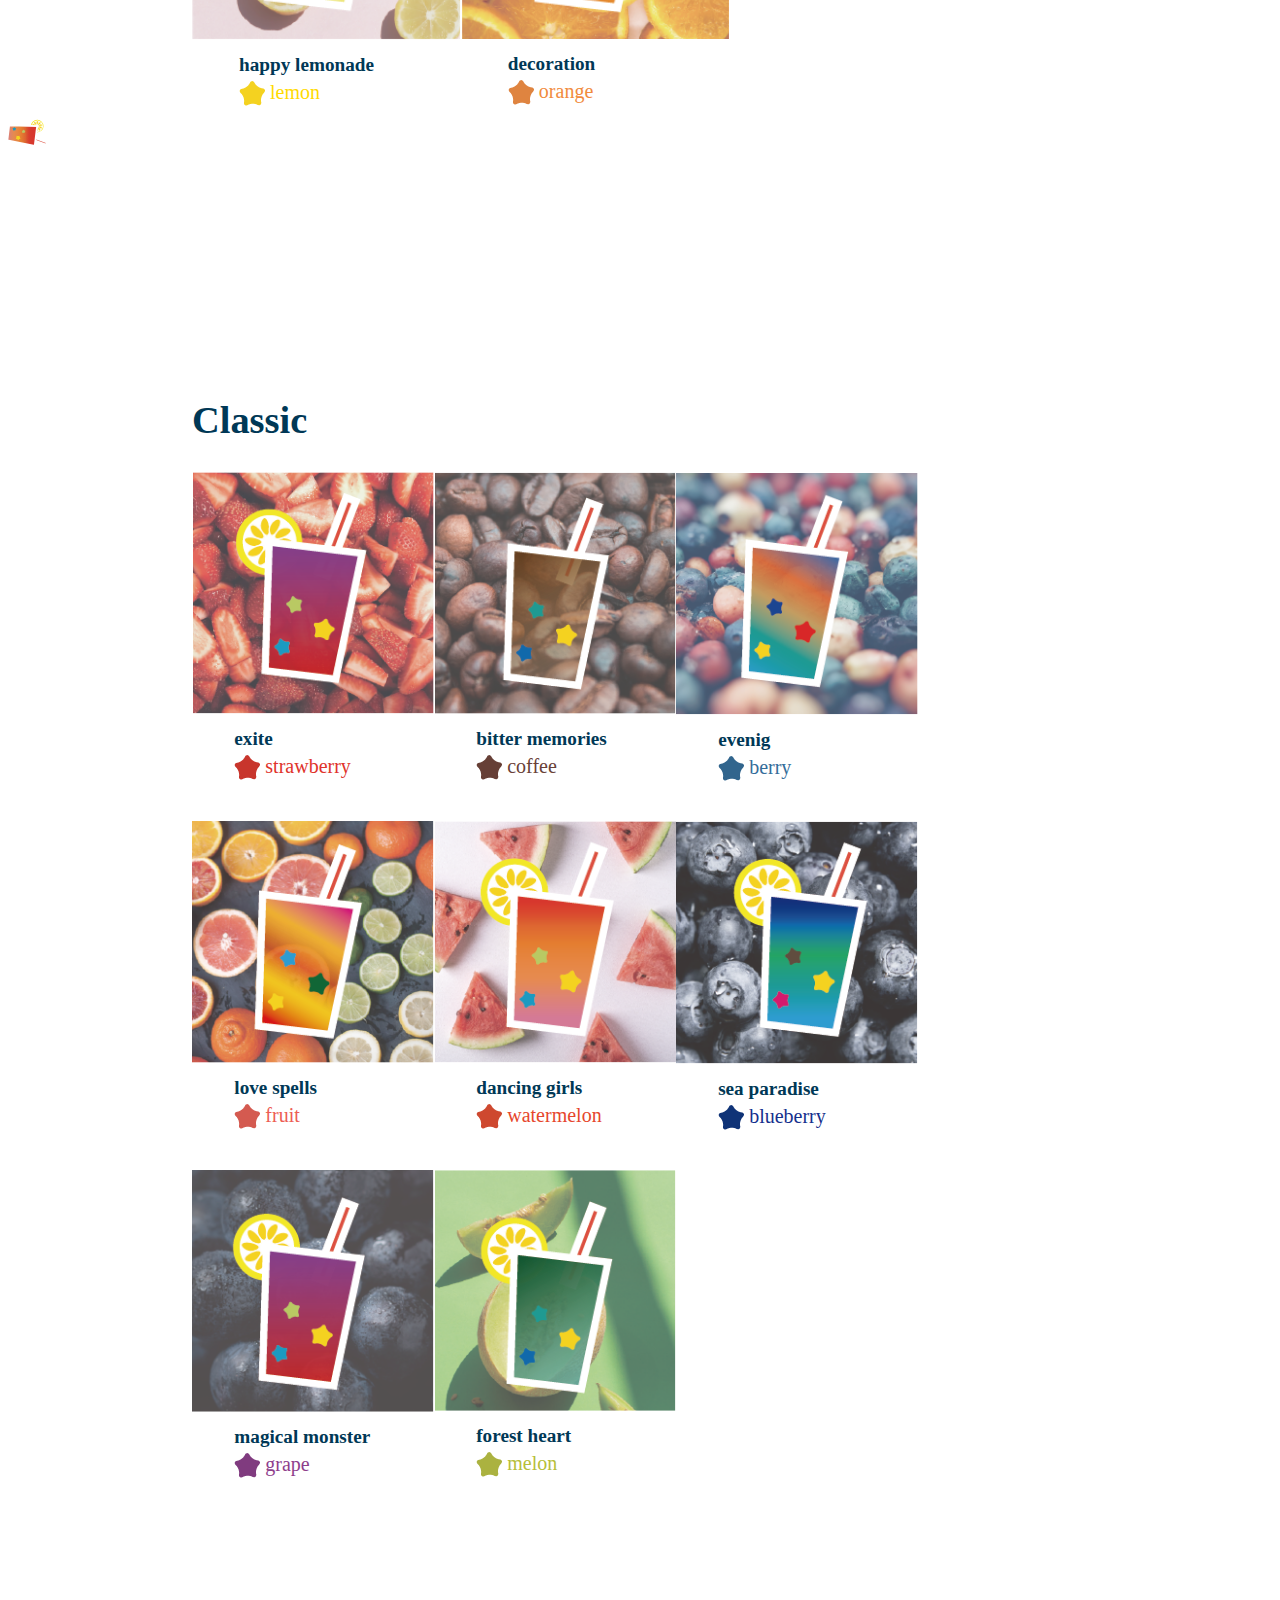
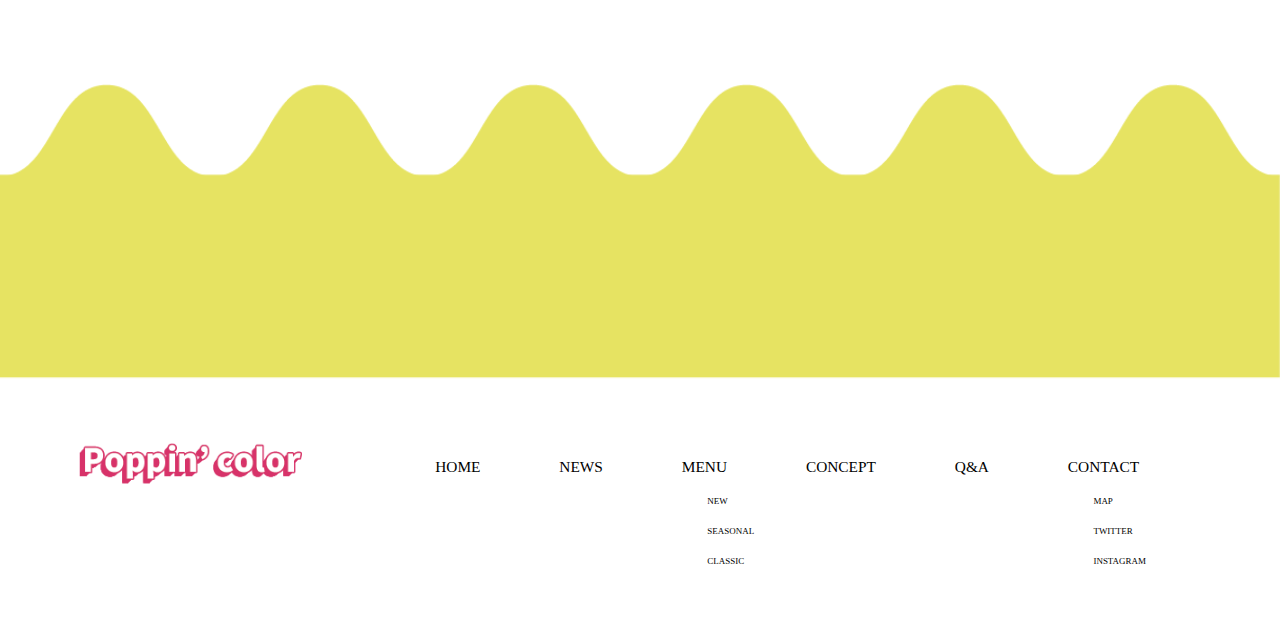
==== commit 55117aa3: "帯アニメーション追加" ====
--- a/menu.html
+++ b/menu.html
@@ -17,6 +17,15 @@
     <script src="https://ajax.googleapis.com/ajax/libs/jquery/3.4.1/jquery.min.js"></script>
   </head>
   <body>
+    <div class="obi">
+      <img src="images/logo.svg" alt="" />
+      <img src="images/logo.svg" alt="" />
+      <img src="images/logo.svg" alt="" />
+      <img src="images/logo.svg" alt="" />
+      <img src="images/logo.svg" alt="" />
+      <img src="images/logo.svg" alt="" />
+      <img src="images/logo.svg" alt="" />
+    </div>
     <header>
       <div class="header-logo">
         <a class="header-logo-wrap" href="index.html">
--- a/css/menu.css
+++ b/css/menu.css
@@ -1,3 +1,30 @@
+.obi {
+  background-color: #d73569;
+  width: 50px;
+  height: 110vh;
+  position: fixed;
+  top: -10vh;
+  left: 0;
+  text-align: center;
+  z-index: 99;
+  /* transform: rotate(90deg); */
+}
+
+.obi img {
+  width: 90%;
+  margin-bottom: 10vh;
+  animation: obi-animation 1.3s linear infinite;
+}
+
+@keyframes obi-animation {
+  0% {
+    transform: 0;
+  }
+  100% {
+    transform: translateY(15vh);
+  }
+}
+
 * {
   margin: 0;
   padding: 0;
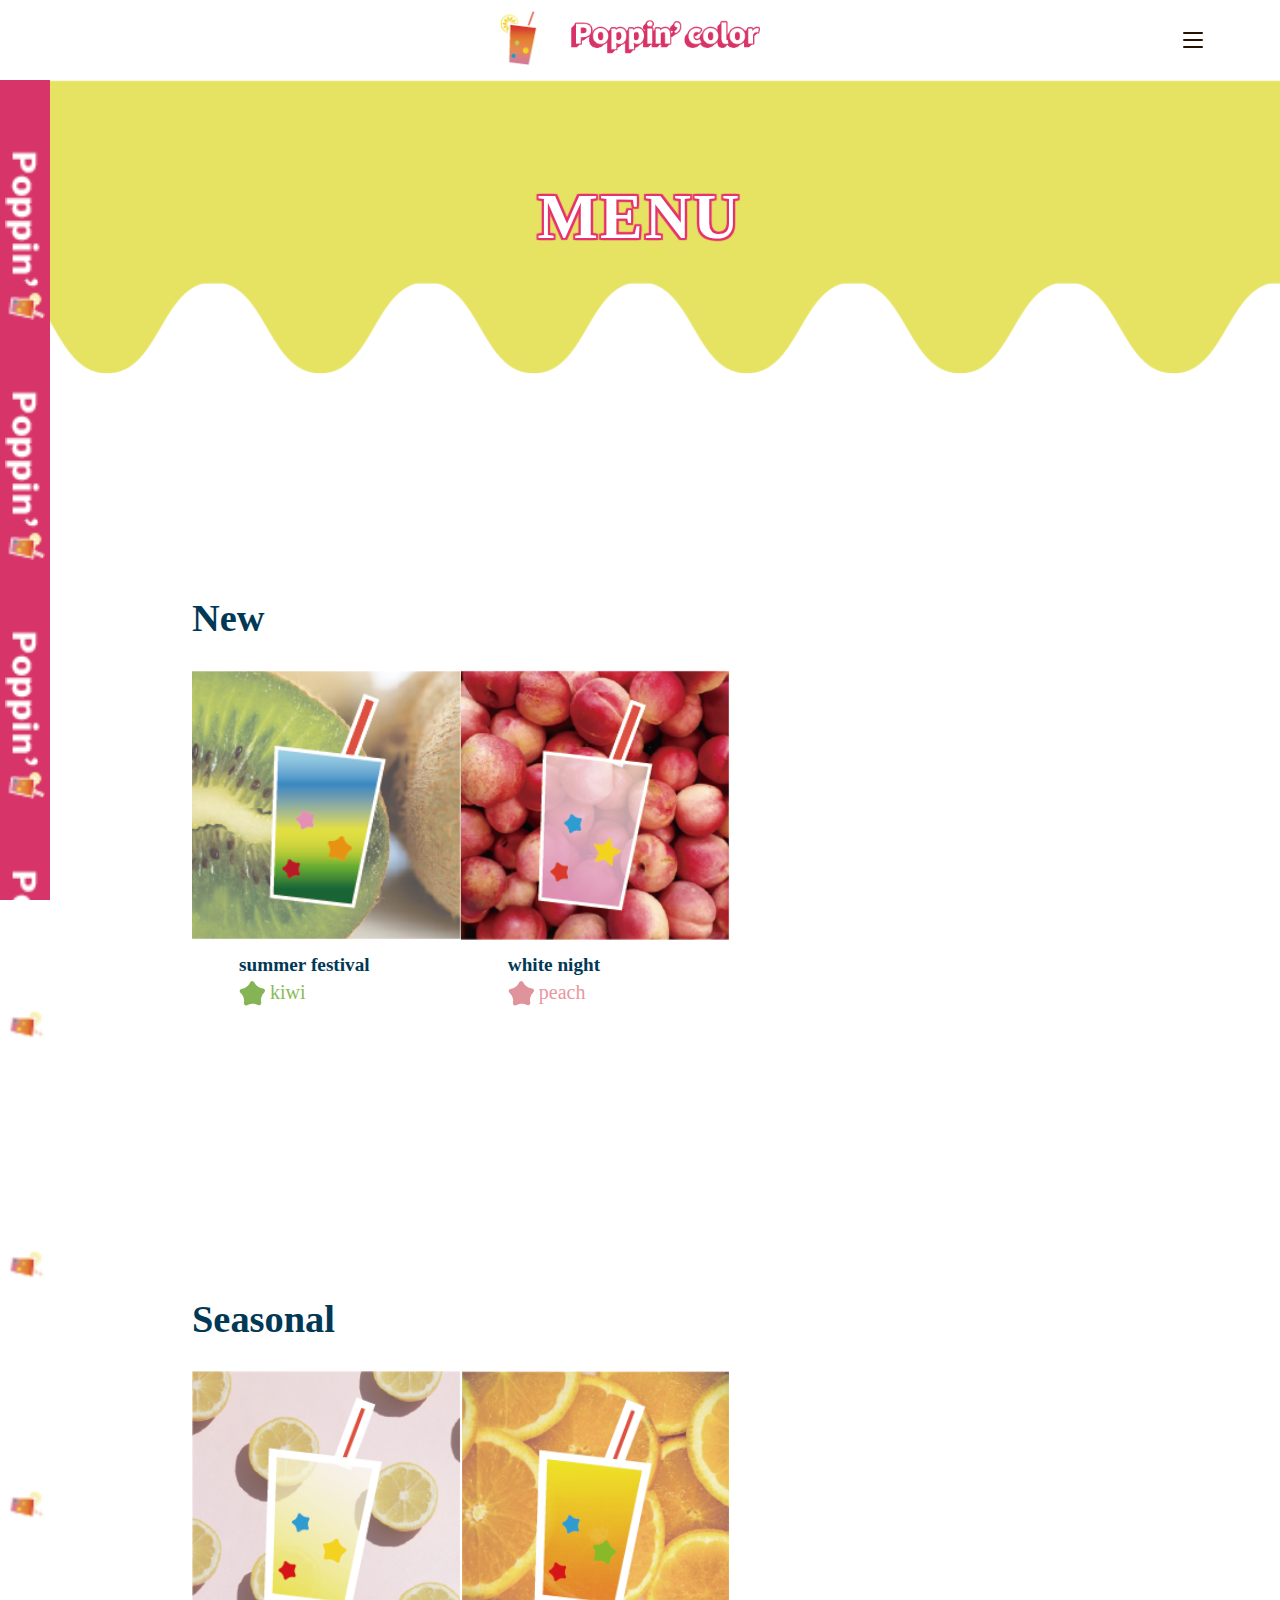
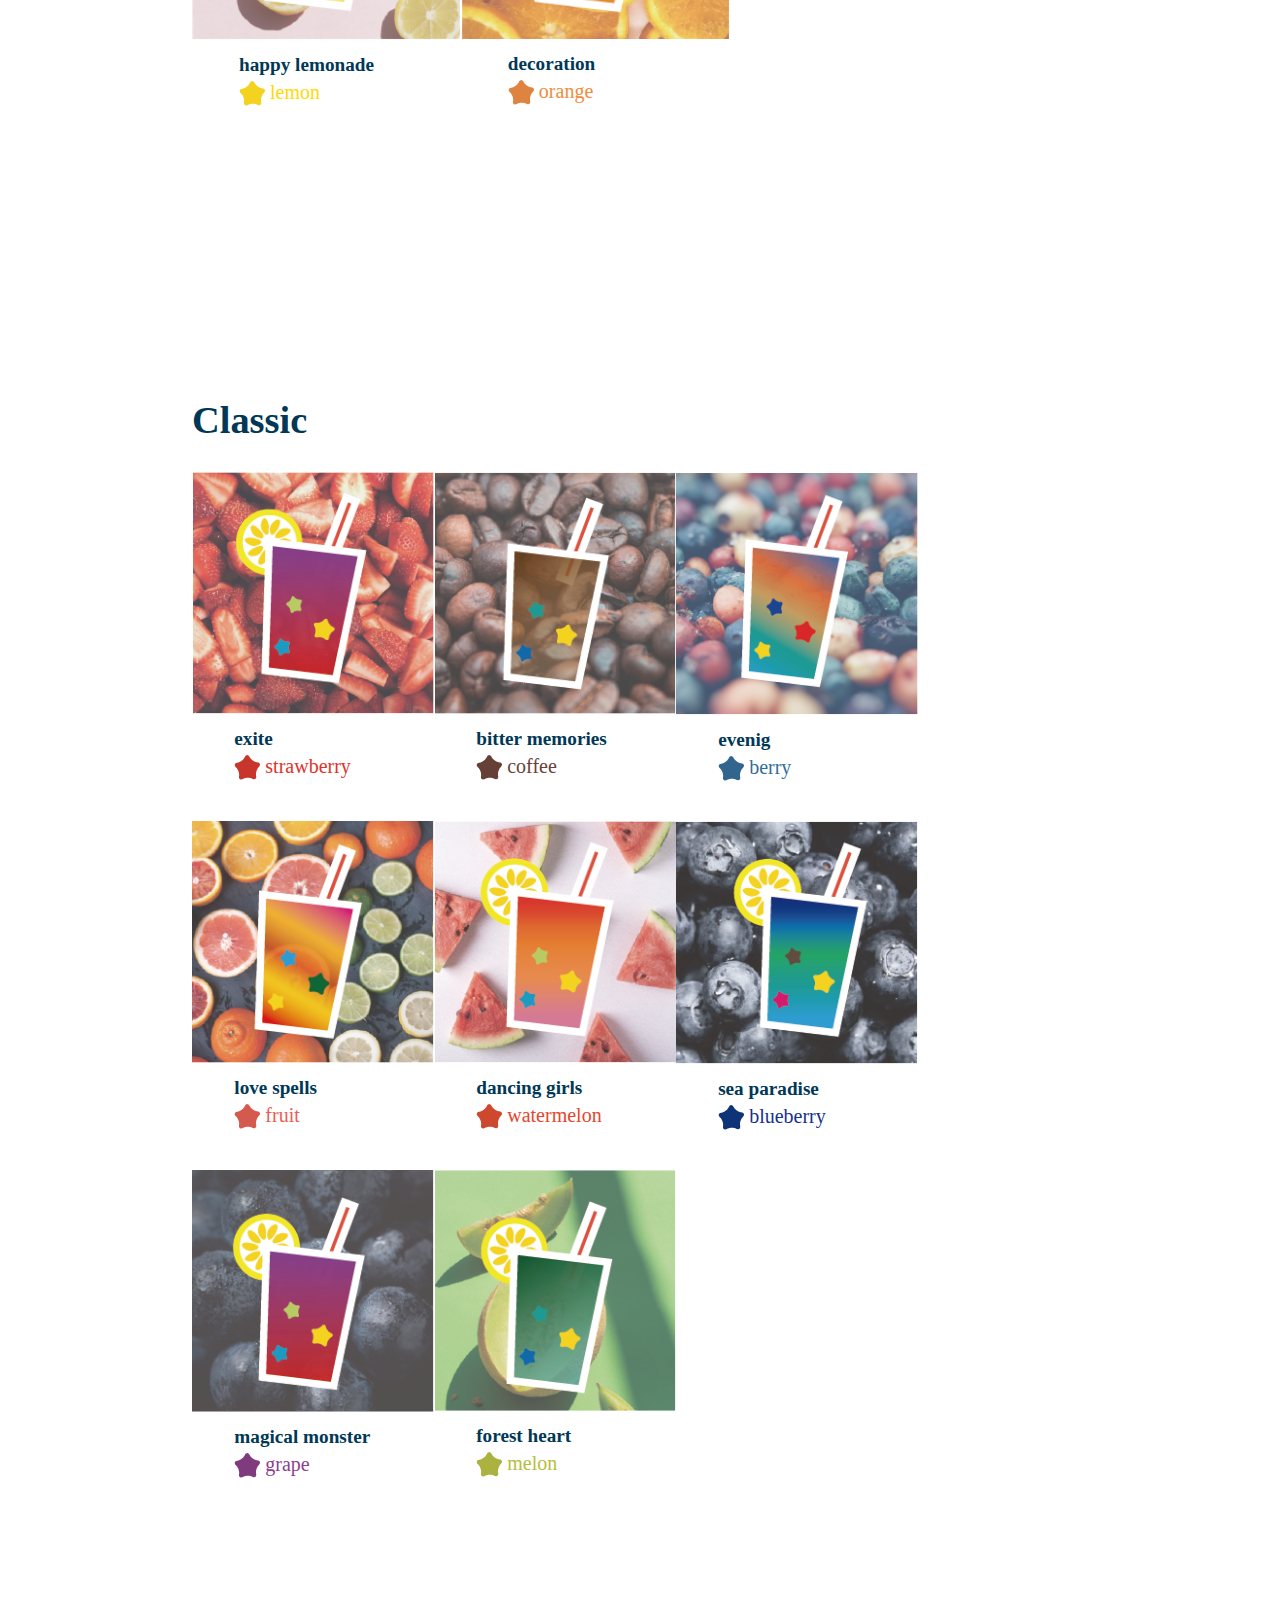
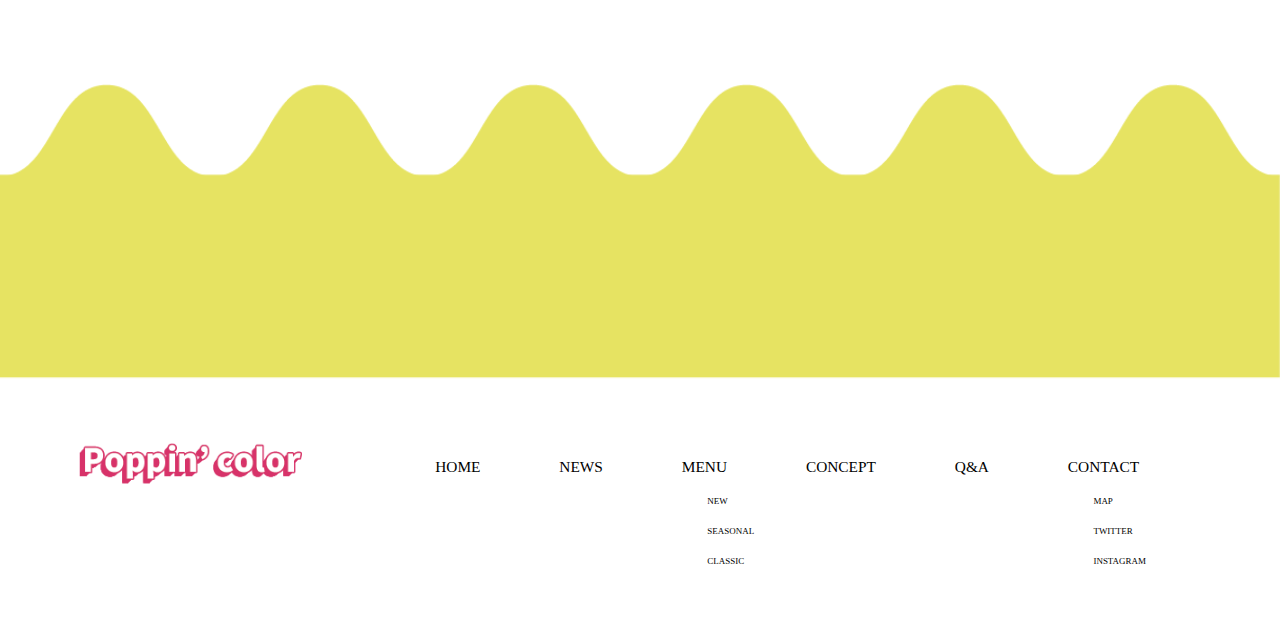
==== commit cceca55a: "obi-safari" ====
--- a/menu.html
+++ b/menu.html
@@ -18,13 +18,13 @@
   </head>
   <body>
     <div class="obi">
-      <img src="images/logo.svg" alt="" />
-      <img src="images/logo.svg" alt="" />
-      <img src="images/logo.svg" alt="" />
-      <img src="images/logo.svg" alt="" />
-      <img src="images/logo.svg" alt="" />
-      <img src="images/logo.svg" alt="" />
-      <img src="images/logo.svg" alt="" />
+      <img src="images/obi-logo.png" alt="" />
+      <img src="images/obi-logo.png" alt="" />
+      <img src="images/obi-logo.png" alt="" />
+      <img src="images/obi-logo.png" alt="" />
+      <img src="images/obi-logo.png" alt="" />
+      <img src="images/obi-logo.png" alt="" />
+      <img src="images/obi-logo.png" alt="" />
     </div>
     <header>
       <div class="header-logo">
--- a/css/menu.css
+++ b/css/menu.css
@@ -7,12 +7,15 @@
   left: 0;
   text-align: center;
   z-index: 99;
+  display: flex;
+  flex-direction: column;
   /* transform: rotate(90deg); */
 }
 
 .obi img {
-  width: 90%;
-  margin-bottom: 10vh;
+  width: 80%;
+  height: 200px;
+  margin: 0 auto 57px;
   animation: obi-animation 1.3s linear infinite;
 }
 
@@ -21,7 +24,18 @@
     transform: 0;
   }
   100% {
-    transform: translateY(15vh);
+    transform: translateY(150%);
+  }
+}
+_::-webkit-full-page-media,
+_:future,
+:root .obi img {
+  margin-bottom: 39px;
+}
+
+@media screen and (max-width: 480px) {
+  .obi {
+    width: 30px;
   }
 }
 
